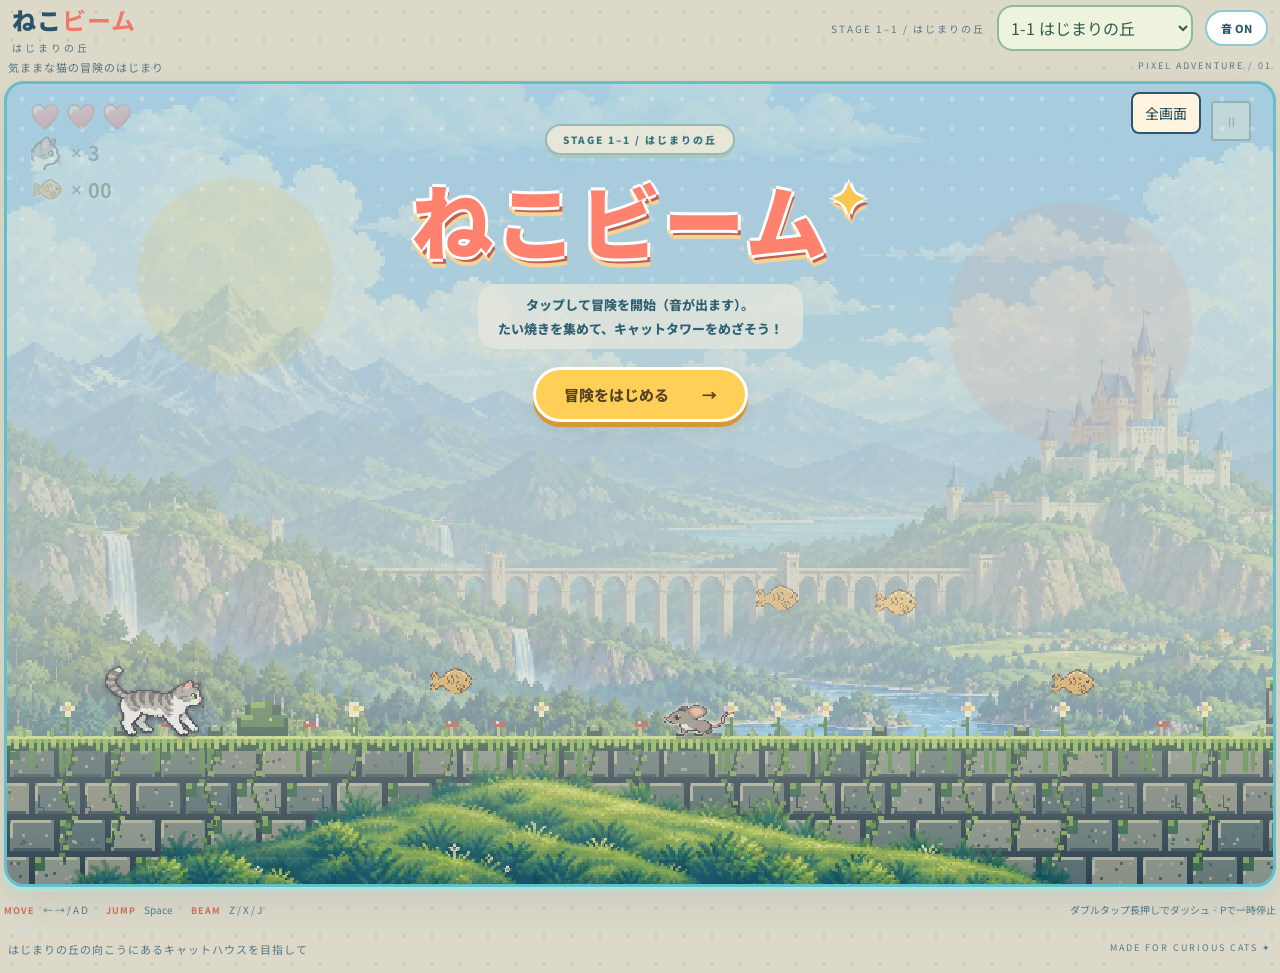
==== index.html @ 821118b3 "Add files via upload" ====
<!doctype html>
<html lang="ja"><head><meta charset="utf-8"><meta name="viewport" content="width=device-width,initial-scale=1,maximum-scale=1,user-scalable=no,viewport-fit=cover"><meta name="theme-color" content="#172f39"><title>NEKO BEAM — はじまりの丘</title><style>@import url('https://fonts.googleapis.com/css2?family=Noto+Sans+JP:wght@400;600;800;900&display=swap');
:root{color-scheme:dark;font-family:'Noto Sans JP',sans-serif;background:#132a34;color:#f9f2df}*{box-sizing:border-box;-webkit-tap-highlight-color:transparent}body{margin:0;overscroll-behavior:none;user-select:none;-webkit-user-select:none;-webkit-touch-callout:none}button,a,canvas{touch-action:none}button{font:inherit;cursor:pointer}header{height:100px;max-width:1280px;margin:auto;padding:0 38px;display:flex;align-items:center;gap:30px}.brand{color:inherit;text-decoration:none;letter-spacing:2px;font-size:24px;font-weight:900}.brand b{color:#ffcf79}.brand span{display:block;font-size:10px;letter-spacing:3px;font-weight:400;margin-top:3px}.edition{margin-left:auto;font-size:10px;letter-spacing:2px;color:#91acb2}#sound{background:none;border:1px solid #46606a;color:#d9e5df;padding:8px 14px;border-radius:30px;font-size:11px}main{max-width:1280px;margin:auto;padding:5px 38px 24px}.topline,.below{display:flex;justify-content:space-between;font-size:11px;letter-spacing:1px;color:#a4b8bb;padding:14px 0}.topline span:last-child,.below span:last-child{font-size:9px;letter-spacing:2px}#game{position:relative;overflow:hidden;border-radius:12px;border:1px solid #637779;box-shadow:0 24px 60px #07192170;background:#d8bba4}canvas{width:100%;display:block;image-rendering:pixelated;aspect-ratio:16/9}#hud{position:absolute;top:20px;left:24px;right:24px;display:flex;justify-content:space-between;align-items:center;font-size:13px}#hud>div{background:#14313de8;border:1px solid #ffffff30;border-radius:8px;padding:12px 18px}#life{color:#ffcf79;font-size:19px;letter-spacing:4px}.divider{margin:0 14px;color:#6e8992}#fish{font-size:19px;margin-left:7px}#pause{background:#14313ddc;color:#f9f2df;border:1px solid #ffffff40;border-radius:8px;width:40px;height:40px}#progress{position:absolute;top:0;height:4px;background:#ffffff20;width:100%}#progress i{height:100%;background:#ffcf79;display:block;width:0}#overlay{position:absolute;inset:0;background:linear-gradient(90deg,#15333bea 0%,#15333bb0 45%,#15333b08 100%);padding:12% 7% 5%;display:flex;align-items:flex-start;flex-direction:column}.eyebrow{font-size:9px;letter-spacing:2px;color:#ffcf79}h1{font-size:clamp(28px,4.2vw,62px);line-height:1.25;letter-spacing:4px;margin:16px 0}h1 em{font-style:normal;color:#ffcf79}#message{font-size:12px;line-height:2;color:#dee5d9;margin:0 0 22px}#start{background:#ffcf79;color:#17313b;border:0;border-radius:6px;font-weight:800;padding:14px 22px;font-size:13px}#start span{margin-left:30px}#hint{margin-top:14px;font-size:9px;color:#c0ccc3}footer{display:flex;justify-content:space-between;font-size:10px;padding:20px 0;color:#9db1b7;border-bottom:1px solid #35505b}footer b{color:#f5dfb6;font-size:9px;letter-spacing:1px;margin-right:6px;margin-left:16px}footer b:first-child{margin-left:0}.below{padding-top:22px}#touch{display:none;position:absolute;bottom:14px;left:16px;right:16px;justify-content:space-between;pointer-events:none}.directions,.actions{display:flex;gap:10px}#touch button{pointer-events:auto;width:62px;height:62px;background:#173640c9;border:1px solid #f8ebc775;border-radius:15px;color:#fff2d8;font-size:23px;display:flex;flex-direction:column;align-items:center;justify-content:center;padding:0}#touch small{font-size:9px}#touch button[data-key=jump]{background:#f8cd7bea;color:#15343e}#touch button.active{transform:translateY(2px);filter:brightness(1.3)}@media(pointer:coarse){#touch{display:flex}footer{display:none}#overlay{padding-top:9%;padding-bottom:90px}#hint{display:none}}@media(max-width:650px){header{height:76px;padding:0 16px}.edition{display:none}#sound{margin-left:auto}main{padding:0 10px}.topline{font-size:10px}.topline span:last-child{display:none}canvas{aspect-ratio:3/4}#game{border-radius:8px}#hud{top:14px;left:12px;right:12px}#hud>div{padding:8px 10px}#overlay{padding:30% 7% 100px}h1{font-size:42px}.below span:last-child{display:none}footer{flex-direction:column;gap:10px}}@media(max-height:500px) and (orientation:landscape){header,.topline,footer,.below{display:none}main{padding:0;max-width:100%}#game{border:0;border-radius:0}canvas{height:100dvh;width:100%;aspect-ratio:auto}#overlay{padding:8% 7%}h1{font-size:30px;margin:10px 0}#message{margin-bottom:10px}#hud{top:10px}}

#touch{bottom:max(14px,env(safe-area-inset-bottom));left:max(16px,env(safe-area-inset-left));right:max(16px,env(safe-area-inset-right))}

/* はじまりの丘 — bright fantasy pixel-art edition */
:root{background:#12283b;color:#fff5df;font-family:'Noto Sans JP',monospace}header{height:75px}.brand{font-size:24px;letter-spacing:1px}.brand b{color:#fce4a9}.brand span{letter-spacing:3px;color:#9abbd0}.edition{color:#a3bfd4}main{max-width:1440px;padding-top:0}header{max-width:1440px}.topline{padding:6px 0 12px}#game{border-radius:3px;border:3px solid #081c32;box-shadow:0 4px 0 #3b5365,0 18px 50px #071525a0}#hud{top:17px;left:22px;right:22px;align-items:flex-start}#hud>div{background:none;border:0;padding:0;display:flex;flex-direction:column;align-items:flex-start;gap:1px;color:#102943;font-weight:900;text-shadow:1px 1px #e3f4ff;font-size:15px}#life{color:#fc514e;font-family:monospace;font-size:42px;line-height:1.1;letter-spacing:1px;-webkit-text-stroke:1.5px #12283b;filter:drop-shadow(2px 2px #fff8de);text-shadow:0 -2px #fff}.divider{display:none}#fish{font-size:22px}#pause{border:2px solid #19304a;border-radius:3px;background:#f8eddac9;color:#19304a}#progress{height:3px}#progress i{background:#a6d364}#overlay{background:linear-gradient(180deg,#499beb05,#539dea08 70%,#224c7510);padding:38px 7% 20px;align-items:center;text-align:center;pointer-events:none}#overlay button{pointer-events:auto}.eyebrow{color:#173552;font-size:10px;font-weight:900;letter-spacing:3px}h1{font-size:clamp(38px,6.4vw,88px);font-weight:900;letter-spacing:3px;line-height:1.2;margin:8px 0 10px;color:#fff0d1;text-shadow:4px 0 #102542,-4px 0 #102542,0 5px #102542,0 -4px #102542,6px 7px #102542,-5px 5px #102542;filter:drop-shadow(0 3px #11233c)}h1 em{color:#fff0d1}.paw{font-size:.55em;vertical-align:top;color:#fff7e5}#message{color:#102c48;font-weight:800;font-size:13px;line-height:1.9;text-shadow:0 1px #afd9fa;margin:0 0 17px}#start{background:#fff0cc;color:#183349;border:3px solid #23384c;border-radius:3px;padding:12px 22px;box-shadow:0 4px #19334c;font-size:13px}#start:hover{background:#fff9e4;transform:translateY(-1px)}#hint{color:#102f4a;font-size:10px;font-weight:800;background:#ecf6ebbd;border-radius:2px;padding:5px 8px;margin-top:12px}.wood-help{position:absolute;right:3%;top:21%;display:flex;flex-direction:column;gap:8px;text-align:left;padding:16px 18px;background:repeating-linear-gradient(0deg,#75533e 0 30px,#4b392e 31px 33px);border:4px solid #25303a;box-shadow:inset 0 3px #d5b185,3px 5px #22394d;color:#fff3dc;font-family:monospace;font-size:13px;text-shadow:1px 2px #392f29;transform:rotate(1deg)}footer{padding:15px 0}.below{padding-top:15px}#touch button{border:2px solid #203a50;border-radius:6px;background:#f6eed5db;color:#18344e;box-shadow:0 3px #203a50}#touch button[data-key=beam]{background:#bbdff6ed}#touch button[data-key=jump]{background:#ffe5a8ed}.topline,.below{color:#b9cbd6}
@media(max-width:1050px){.wood-help{display:none}#overlay{padding-top:48px}h1{font-size:58px}#message{font-size:11px}}
@media(max-width:650px){header{height:64px}.brand{font-size:21px}main{padding:0 6px}.topline{font-size:9px}#hud{left:12px;top:12px}#life{font-size:34px}#hud>div{font-size:12px}#fish{font-size:17px}#overlay{padding:110px 5% 90px}h1{font-size:44px;letter-spacing:0;margin:12px 0 17px}#message{font-size:10px}#hint{display:block;font-size:8px}.eyebrow{font-size:9px;letter-spacing:1px}#start{padding:12px 16px}#touch button{width:58px;height:58px}.below{font-size:9px}}
@media(max-height:500px) and (orientation:landscape){header,.topline,footer,.below{display:none}main{padding:0}#overlay{padding:15px 5% 10px}h1{font-size:44px;margin:4px 0 6px}#message{font-size:10px;margin-bottom:8px}#start{padding:8px 18px}#hint{display:none}.wood-help{display:none}#game{border:0}#life{font-size:32px}}

@media(max-width:650px){#touch{display:flex}footer{display:none}}

/* Prevent Safari gestures across the entire play surface, including labels. */
#game,#game *{touch-action:none;-webkit-user-select:none;user-select:none;-webkit-touch-callout:none}#touch button{font-size:23px}


#overlay.ending{padding-top:5%;background:none}#overlay.ending h1{font-size:clamp(26px,4vw,52px)}#overlay.ending #hint,#overlay.ending .eyebrow{display:none}#overlay.ending #message{background:#fff7e5df;padding:6px 12px;border-radius:5px}@media(max-width:650px){#overlay.ending{padding-top:8%}#overlay.ending h1{font-size:28px;margin:6px 0}#overlay.ending #message{font-size:10px;margin-bottom:8px}}


#overlay.paused #hint{display:none}


#hud .life-label{font-size:10px;letter-spacing:1px}#hud .stock-label{font-size:13px;color:#17334e}#hud #stock{font-size:18px;margin-left:5px}


/* Sunny pop menus: gameplay canvas and sprite artwork stay unchanged. */
:root{color-scheme:light;background:#fff7df;color:#28546c}
body{background:radial-gradient(circle at 12px 12px,#f3dbb7 2px,transparent 3px) 0 0/28px 28px}
.brand{color:#28546c}.brand b{color:#f07869}.brand span,.edition,.topline,.below{color:#567989}
#sound{background:#fff;border:2px solid #8dcbd2;color:#28546c;font-weight:800}
#game{border:3px solid #63bfc8;border-radius:20px;box-shadow:0 5px 0 #b6dfd6,0 16px 35px #41788124}
footer{color:#567989;border-color:#c8ded5}footer b{color:#d26e55}
#overlay{isolation:isolate;background:radial-gradient(circle at 18% 24%,#fff5a7b8 0 8%,transparent 8.3%),radial-gradient(circle at 84% 30%,#ffd9c88f 0 10%,transparent 10.3%),linear-gradient(180deg,#e5fbffeb,#fff8debf 65%,#fff4dd18);padding-top:40px}
#overlay::before{content:'';position:absolute;z-index:-1;inset:0;pointer-events:none;background:radial-gradient(circle,#ffffffd9 2px,transparent 3px) 0 0/30px 30px;mask-image:linear-gradient(#000,transparent 85%)}
#overlay .eyebrow{background:#fffdf0;color:#387680;border:2px solid #9cd5cd;border-radius:30px;padding:6px 16px;letter-spacing:2px;box-shadow:0 3px 0 #b9e5d6}
#overlay h1{color:#ff826e;letter-spacing:2px;text-shadow:3px 0 #fff,-3px 0 #fff,0 -3px #fff,0 3px #fff,3px 5px #bc6355;filter:drop-shadow(0 4px 0 #f9d293);margin:15px 0 16px}
#overlay h1 em{color:#f7984f}#overlay .paw{color:#ffc64f}
#overlay #message{color:#2e6173;text-shadow:none;background:#ffffffd9;border-radius:18px;padding:9px 20px;line-height:1.8;margin-bottom:18px}
#overlay #start{background:#ffcf57;border:3px solid #fff;color:#554328;border-radius:999px;box-shadow:0 5px 0 #d69835,0 8px 16px #95603124;padding:14px 28px;font-size:15px;transition:transform .12s,background .12s}
#overlay #start:hover{background:#ffdf7d;transform:translateY(-2px)}
#overlay #start:active{transform:translateY(3px);box-shadow:0 2px 0 #d69835}
#overlay #start:focus-visible{outline:3px solid #297f99;outline-offset:5px}
#overlay #hint{background:#ffffffbd;color:#477781;border-radius:20px;padding:6px 14px}
#overlay.paused{background:linear-gradient(155deg,#daf7f3ed,#fff3d6e3)}
#overlay.paused h1{color:#59b9b8}
#overlay.ending{background:linear-gradient(180deg,#fff5d8bf,transparent 65%);padding-top:5%}
#overlay.ending #message{background:#fffdf0e8}
@media(max-width:650px){#game{border-radius:14px}#overlay{padding-top:100px}#overlay h1{font-size:42px;margin:13px 0}#overlay .eyebrow{font-size:8px;letter-spacing:1px;padding:5px 10px}#overlay #message{padding:8px 12px;font-size:10px}#overlay #start{font-size:13px;padding:12px 22px}#overlay.ending{padding-top:8%}#overlay.ending h1{font-size:28px}}
@media(max-height:500px) and (orientation:landscape){#game{border:0;border-radius:0}#overlay{padding:12px 5%}#overlay .eyebrow{padding:3px 12px;font-size:8px}#overlay h1{font-size:36px;margin:8px 0}#overlay #message{font-size:10px;padding:5px 14px;margin-bottom:10px}#overlay #start{font-size:12px;padding:8px 20px}#overlay.ending{padding-top:3%}}

/* Softer menu backdrop; keep the existing yellow start/resume buttons. */
:root{background:#ddd9c9}
body{background:radial-gradient(circle at 12px 12px,#c9c6b7 1px,transparent 2px) 0 0/28px 28px}
#overlay{background:radial-gradient(circle at 18% 24%,#d6c98445 0 8%,transparent 8.3%),radial-gradient(circle at 84% 30%,#d3a89b35 0 10%,transparent 10.3%),linear-gradient(180deg,#b7d5d8c9,#d4d1bda3 65%,#647d7e18)}
#overlay::before{opacity:.32}
#overlay .eyebrow{background:#e6e7d8;border-color:#9ab9b2;box-shadow:0 3px 0 #aac9bd}
#overlay #message{background:#e5e7ddcc}
#overlay.paused{background:linear-gradient(155deg,#a9ccc9d9,#d6ccb3cc)}
#overlay.ending{background:linear-gradient(180deg,#d8cfb8a3,transparent 65%)}
#overlay.ending #message{background:#e5e7dddd}

/* Picture HUD */
#life{display:flex;gap:5px;filter:none;text-shadow:none;-webkit-text-stroke:0;font-size:38px;line-height:1.15;letter-spacing:0}
.hud-heart{display:inline-block;color:#fb575d;background:linear-gradient(145deg,#fff0e4 8%,#ffaaa0 23%,#ff555f 43%,#d82345 72%,#9c1738);-webkit-background-clip:text;background-clip:text;-webkit-text-fill-color:transparent;-webkit-text-stroke:1px #842942;filter:drop-shadow(0 2px 0 #6d2637) drop-shadow(0 1px 1px #fff7dc)}
.hud-heart.empty{background:linear-gradient(145deg,#e0dfd8,#929baa);-webkit-background-clip:text;background-clip:text;-webkit-text-stroke:1px #64717d;filter:drop-shadow(0 1px 0 #506475)}
#hud .stock-label,#hud .fish-label{display:flex;flex-direction:row;align-items:center;gap:5px;height:36px;font-size:13px}
#hud #stock,#hud #fish{font-size:20px;margin:0;min-width:28px}
#hud #stock-icon{width:36px;height:36px;aspect-ratio:1;filter:drop-shadow(0 1px 1px #fff)}
#hud #fish-icon{width:36px;height:27px;aspect-ratio:auto;filter:drop-shadow(0 1px 1px #fff)}
@media(max-width:650px),(max-height:500px){#life{font-size:32px;gap:3px}#hud .stock-label,#hud .fish-label{height:28px}#hud #stock-icon{width:28px;height:28px}#hud #fish-icon{width:28px;height:22px}#hud #stock,#hud #fish{font-size:17px}}

#overlay.ending h1{font-size:clamp(32px,5.5vw,76px);margin:12px 0 18px}
#overlay.complete #message::after{content:'✦ たい焼きコンプリート！ ✦';display:block;margin-top:9px;padding:8px 16px;border:2px solid #d6a344;border-radius:20px;background:linear-gradient(110deg,#fff5c7,#ffe092,#fff5c7);color:#80511e;font-size:clamp(14px,2vw,23px);font-weight:900;text-shadow:0 1px #fff;animation:complete-pop .65s ease-out both}
#overlay.complete h1{color:#e5a130}
@keyframes complete-pop{0%{opacity:0;transform:scale(.7)}65%{opacity:1;transform:scale(1.08)}100%{opacity:1;transform:scale(1)}}
@media(max-width:650px){#overlay.ending h1{font-size:32px;margin:8px 0 12px}#overlay.complete #message::after{padding:6px 8px;font-size:14px}}
@media(max-height:500px) and (orientation:landscape){#overlay.ending h1{font-size:36px;margin:4px 0 8px}#overlay.complete #message::after{margin-top:4px;padding:4px 10px;font-size:15px}}
@media(prefers-reduced-motion:reduce){#overlay.complete #message::after{animation:none}}

#life{gap:4px;line-height:1}
#life .hud-heart{width:32px;height:32px;background:none;-webkit-text-fill-color:initial;-webkit-text-stroke:0;filter:drop-shadow(0 1px 1px #fff5);display:block}
#life .hud-heart img{display:block;width:100%;height:100%;pointer-events:none}
#life .hud-heart.empty{filter:grayscale(1);opacity:.35}
@media(max-width:650px),(max-height:500px){#life .hud-heart{width:28px;height:28px}}

#stage-select{font:inherit;font-size:11px;max-width:180px;padding:8px;border:2px solid #8db9a2;border-radius:16px;background:#edf3dd;color:#315b50;touch-action:manipulation}
@media(max-width:650px){header{gap:8px}#stage-select{font-size:10px;max-width:140px;padding:6px}#sound{padding:6px 8px}.edition{display:none}}
#boss-practice{border:1px solid #83b7b4;border-radius:20px;padding:8px 12px;background:#fff8e5;color:#274951;font-size:12px;white-space:nowrap} @media(max-width:650px){header{gap:8px;flex-wrap:wrap;height:auto;min-height:76px;padding:8px}#game.boss-arena #canvas{aspect-ratio:16/9}#game.boss-arena #touch{position:relative;inset:auto;display:flex;padding:12px;background:#d4e9de}#game.boss-arena #hud{top:4px}#game.boss-arena #hud .hud-heart{width:18px;height:18px}#game.boss-arena #overlay{padding:25px 15px}#game.boss-arena #overlay h1{font-size:24px}}

/* Stable playfield and controls in both normal stages and the boss arena. */
html,body{touch-action:manipulation;overscroll-behavior:none}
button,select,a{touch-action:manipulation}
#game,#game *{touch-action:none;-webkit-user-select:none;user-select:none;-webkit-touch-callout:none}
#stage-select{font-size:16px;max-width:240px}
@media(max-width:650px),(pointer:coarse){
 #game #canvas,#game.boss-arena #canvas{aspect-ratio:16/9}
 #game #touch,#game.boss-arena #touch{position:relative;inset:auto;display:flex;padding:12px;background:#d4e9de;box-sizing:border-box}
 #game #hud,#game.boss-arena #hud{top:4px}
 #game #hud .hud-heart,#game.boss-arena #hud .hud-heart{width:18px;height:18px}
 #game #overlay,#game.boss-arena #overlay{padding:20px 12px;bottom:90px}
 #game #overlay h1,#game.boss-arena #overlay h1{font-size:24px;margin:8px 0}
 #overlay #message{font-size:12px;margin:8px 0}
 #overlay #start{font-size:16px;padding:10px 20px}
 #stage-select{font-size:16px;max-width:220px}
 #touch button{min-width:56px;min-height:56px}
}

/* Keep a substantial viewport with more space ahead of the player. */
@media(max-width:650px) and (orientation:portrait){
 #game #canvas,#game.boss-arena #canvas{aspect-ratio:4/3}
 #game #overlay,#game.boss-arena #overlay{padding:25px 15px;bottom:90px}
 #game #overlay h1,#game.boss-arena #overlay h1{font-size:36px}
 #game #hud .hud-heart,#game.boss-arena #hud .hud-heart{width:26px;height:26px}
}

/* Use the available display instead of surrounding page margins. */
header{max-width:none;height:56px;padding:4px 12px;gap:12px}
main{max-width:none;padding:0 4px 8px}.topline{padding:3px 4px 6px}.below{padding:8px 4px}
#fullscreen{position:absolute;z-index:25;right:72px;top:8px;border:2px solid #315567;border-radius:8px;background:#fff4df;color:#214653;padding:9px 12px;font-size:14px;touch-action:manipulation}
@media(min-width:651px){#game #canvas{height:calc(100dvh - 100px);width:100%;aspect-ratio:auto}}
@media(max-width:650px) and (orientation:portrait){header{min-height:56px;padding:4px 6px;gap:6px}.brand{font-size:20px}#stage-select{max-width:195px}#game{border-radius:6px}#game #canvas,#game.boss-arena #canvas{aspect-ratio:4/3}.topline,.below{display:none}#fullscreen{right:60px;top:5px;padding:8px;font-size:12px}}
body.large-screen{overflow:hidden}
body.large-screen #game,#game:fullscreen{position:fixed;inset:0;z-index:1000;border:0;border-radius:0;width:100vw;height:100dvh;background:#172c36;display:flex;flex-direction:column;justify-content:center}
body.large-screen #game #canvas,#game:fullscreen #canvas{width:100%;height:100dvh;aspect-ratio:auto}
@media(pointer:coarse),(max-width:650px){
 body.large-screen #game #canvas,#game:fullscreen #canvas{height:calc(100dvh - 88px)}
 body.large-screen #game #touch,#game:fullscreen #touch{height:88px;flex-shrink:0}
}
@media(orientation:portrait){body.large-screen #game #canvas,#game:fullscreen #canvas{height:auto;aspect-ratio:4/3}body.large-screen #game #overlay{bottom:88px}}
@media(max-height:500px) and (orientation:landscape){#game #canvas,#game.boss-arena #canvas{height:calc(100dvh - 80px);aspect-ratio:auto}#game #touch,#game.boss-arena #touch{height:80px;padding:6px 16px}#fullscreen{right:70px}}

#boss-transition{display:none;position:fixed;inset:0;z-index:10000;background:#080b12;color:#fff0d2;align-items:center;justify-content:center;text-align:center;font-size:15px;letter-spacing:2px;touch-action:none}#boss-transition strong{display:block;margin-top:12px;font-size:24px}
@media(max-width:650px) and (orientation:portrait){
 #game #canvas,body.large-screen #game #canvas,#game:fullscreen #canvas{height:auto;aspect-ratio:3/4}
 #game.boss-arena #canvas,body.large-screen #game.boss-arena #canvas,#game.boss-arena:fullscreen #canvas{height:auto;aspect-ratio:4/3}
}
</style></head>
<body><header><a class="brand" href="./index.html">ねこ<b>ビーム</b><span>はじまりの丘</span></a><span class="edition">STAGE 1–1 / はじまりの丘</span><select id="stage-select" aria-label="ステージ選択"><option value="1">1-1 はじまりの丘</option><option value="2">1-2 木漏れ日の森</option><option value="3">1-3 まどろみの湖</option><option value="4">1-4 機械仕掛けの古城</option></select><button id="sound" aria-label="音のオンオフ">音 ON</button></header><main><div class="topline"><span>気ままな猫の冒険のはじまり</span><span>PIXEL ADVENTURE / 01</span></div><section id="game"><div id="boss-transition" aria-hidden="true"><span>機械仕掛けの古城<br><strong>ネズミ司令官 M-01</strong></span></div><button id="fullscreen" aria-label="全画面表示の切り替え">全画面</button><canvas id="canvas" width="960" height="540" aria-label="猫の横スクロールアクションゲーム"></canvas><div id="hud"><div><span id="life">♥ ♥ ♥</span><span class="stock-label" aria-label="残機"><canvas id="stock-icon" width="40" height="40" role="img" aria-label="猫の顔"></canvas><span aria-hidden="true">×</span><b id="stock">3</b></span><span class="divider">/</span><span class="fish-label" aria-label="たい焼き取得数"><canvas id="fish-icon" width="44" height="32" role="img" aria-label="たい焼き"></canvas><span aria-hidden="true">×</span><b id="fish">00</b></span></div><button id="pause" aria-label="一時停止">Ⅱ</button></div><div id="progress"><i></i></div><div id="overlay"><div class="eyebrow">STAGE 1–1 · はじまりの丘</div><h1>ねこビーム<span class="paw">✦</span></h1><p id="message">タップして冒険を開始（音が出ます）。<br>たい焼きを集めて、キャットタワーをめざそう！</p><button id="start">冒険をはじめる <span>→</span></button></div><div id="touch"><div class="directions"><button data-key="left" aria-label="左">◀<small>左</small></button><button data-key="right" aria-label="右">▶<small>右</small></button></div><div class="actions"><button data-key="beam">✦<small>ビーム</small></button><button data-key="jump">↑<small>ジャンプ</small></button></div></div></section><footer><span><b>MOVE</b> ← → / A D <b>JUMP</b> Space <b>BEAM</b> Z / X / J</span><span>ダブルタップ長押しでダッシュ · Pで一時停止</span></footer><div class="below"><span>はじまりの丘の向こうにあるキャットハウスを目指して</span><span>MADE FOR CURIOUS CATS ✦</span></div></main><script>const PACKED_MEDIA={"assets/boss-body-atlas.png":"[data-uri]","assets/boss-arms-atlas.png":"[data-uri]","assets/robot-mouse.png":"[data-uri]","assets/cat.png":"[data-uri]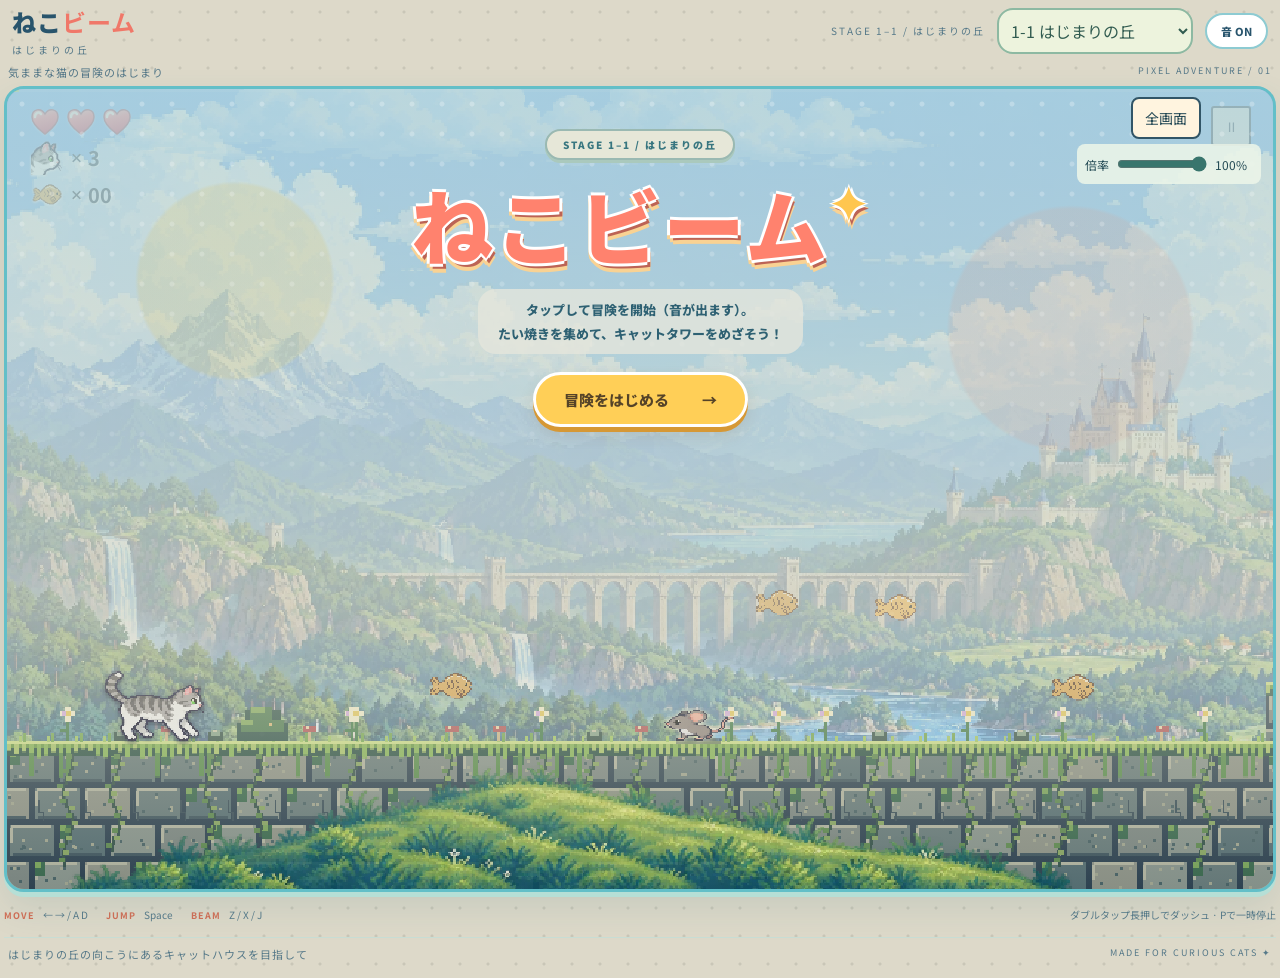
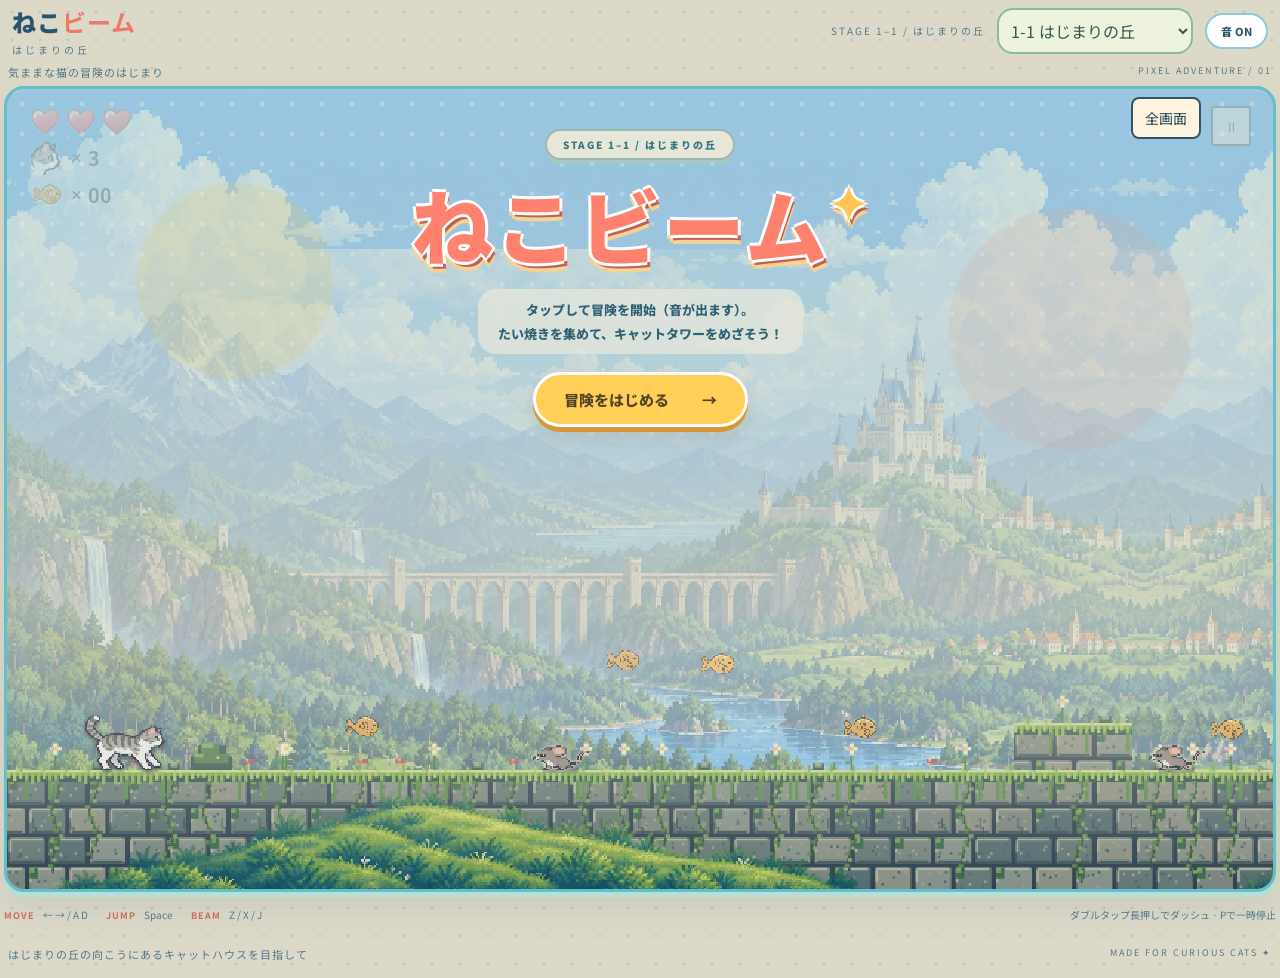
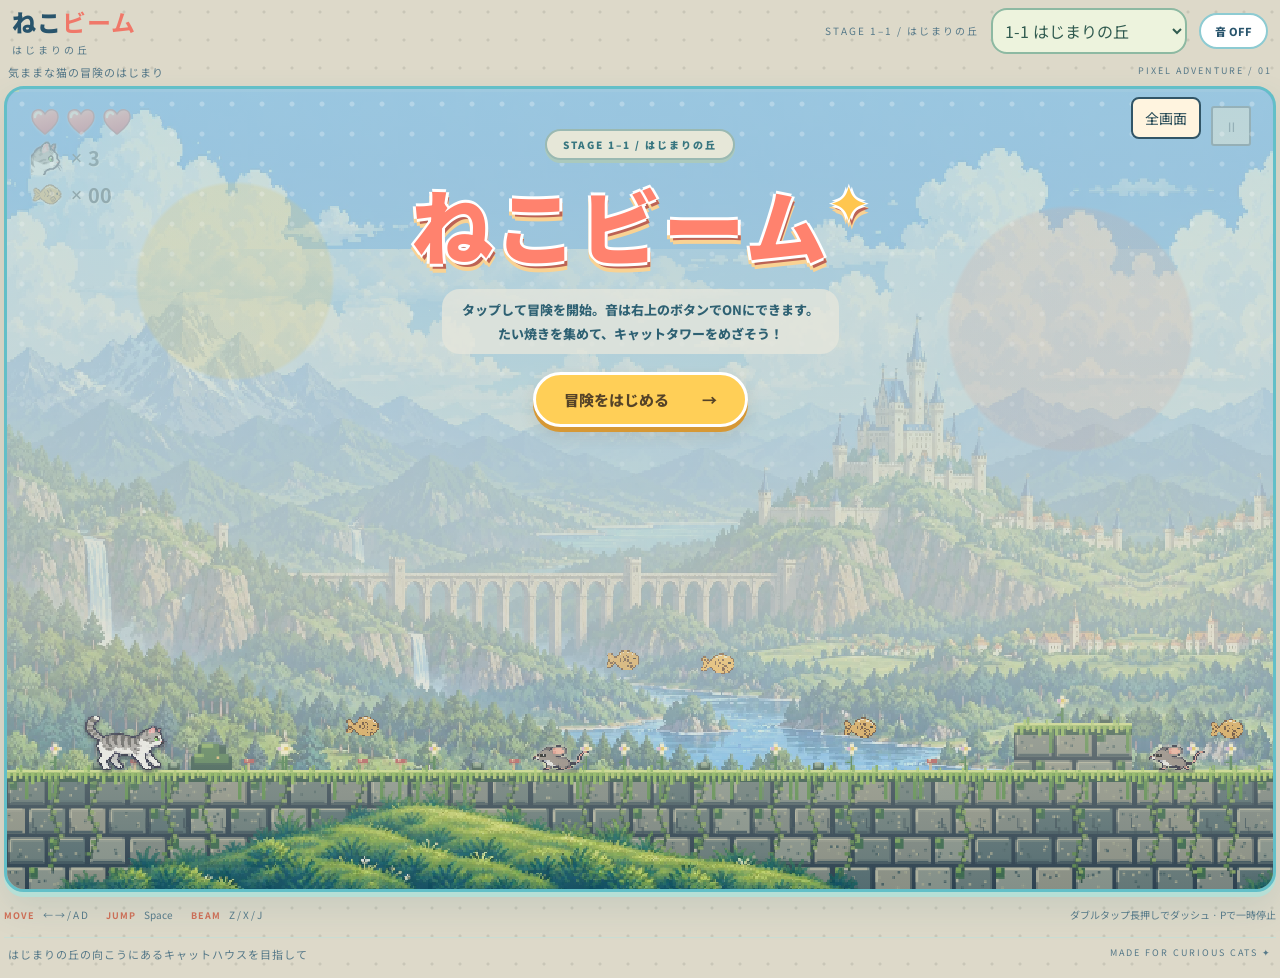
